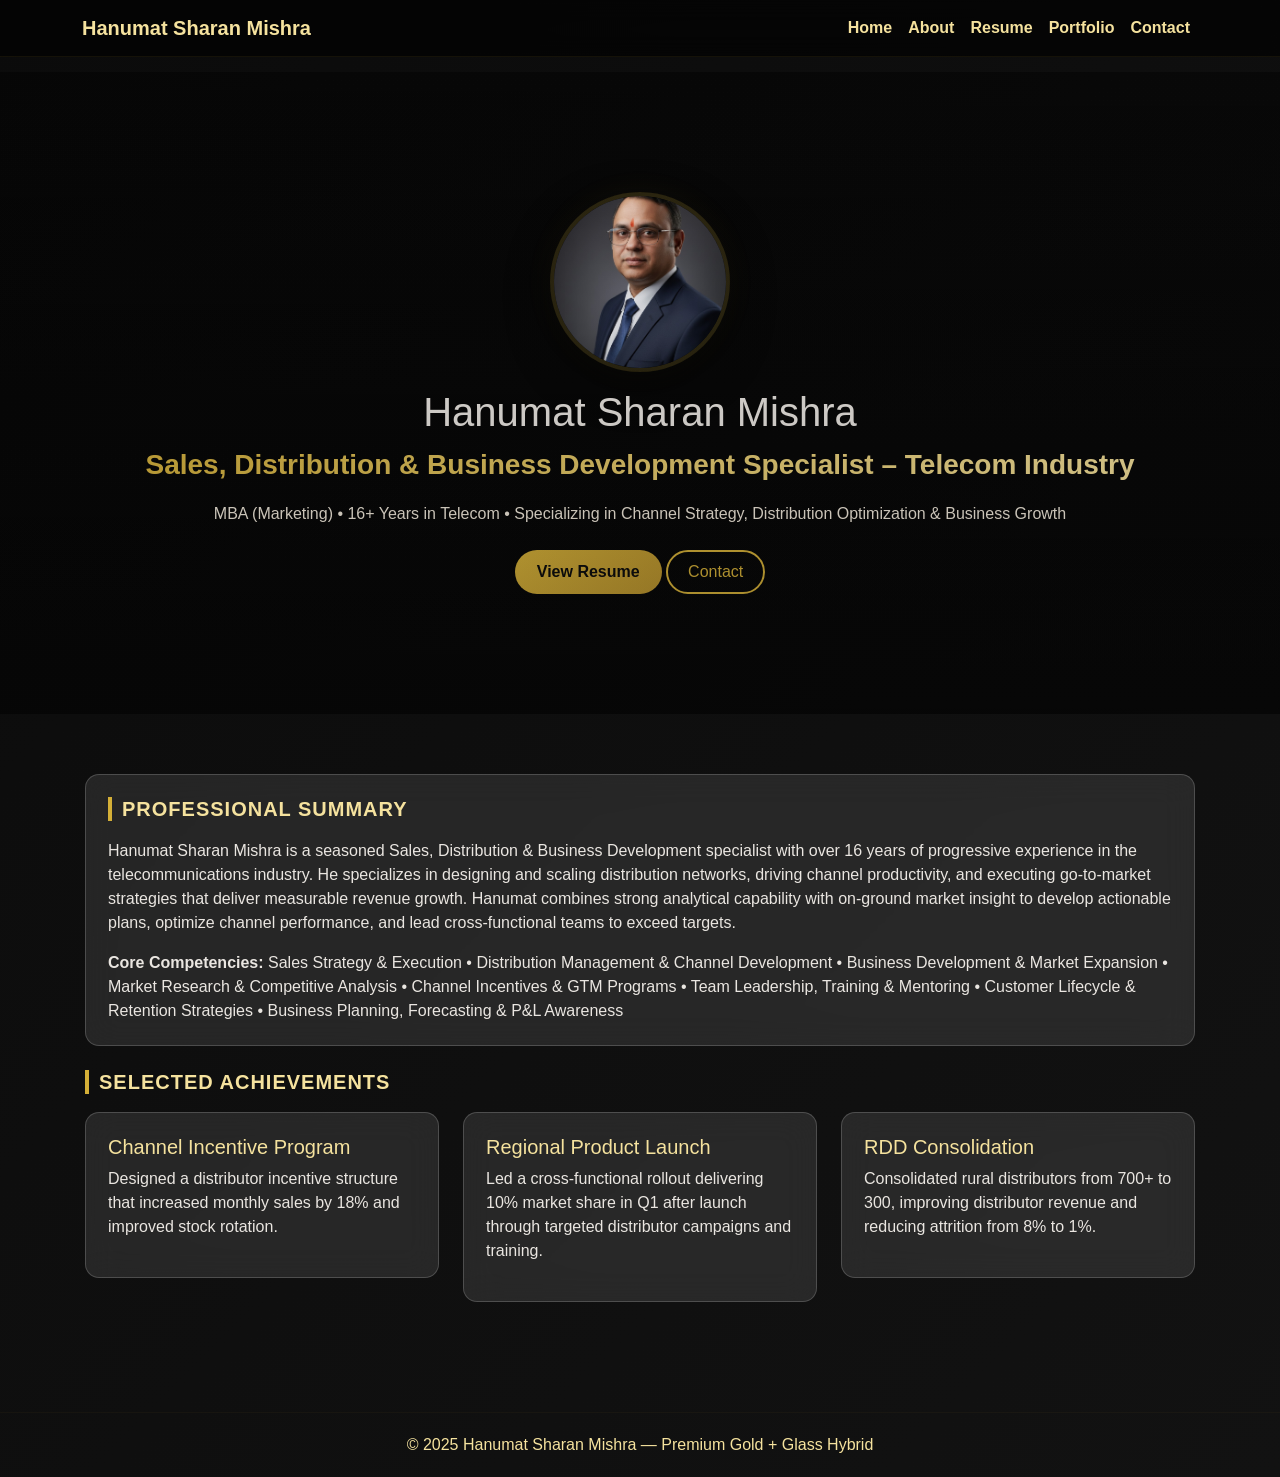
==== index.html @ 05b1efe5 "first commit" ====
<!doctype html>
<html lang="en">
<head>
  <meta charset="utf-8"><meta name="viewport" content="width=device-width,initial-scale=1">
  <title>Hanumat Sharan Mishra — Home</title>
  <link href="https://cdn.jsdelivr.net/npm/bootstrap@5.3.2/dist/css/bootstrap.min.css" rel="stylesheet">
  <link href="css/styles.css" rel="stylesheet">
</head><body>
<nav class="navbar navbar-expand-lg fixed-top"><div class="container"><a class="navbar-brand" href="index.html">Hanumat Sharan Mishra</a>
<button class="navbar-toggler" type="button" data-bs-toggle="collapse" data-bs-target="#menu">
<span class="navbar-toggler-icon" style="filter:invert(1)"></span></button>
<div class="collapse navbar-collapse" id="menu"><ul class="navbar-nav ms-auto">
<li class="nav-item"><a class="nav-link" href="index.html">Home</a></li>
<li class="nav-item"><a class="nav-link" href="about.html">About</a></li>
<li class="nav-item"><a class="nav-link" href="resume.html">Resume</a></li>
<li class="nav-item"><a class="nav-link" href="portfolio.html">Portfolio</a></li>
<li class="nav-item"><a class="nav-link" href="contact.html">Contact</a></li>
</ul></div></div></nav>

<header class="hero">
  <div class="container hero-inner">
    <img src="assets/profile.jpeg" alt="Profile" class="profile-img">
    <h1 class="mt-3">Hanumat Sharan Mishra</h1>
    <div class="title-gold mt-2">Sales, Distribution & Business Development Specialist – Telecom Industry</div>
    <p class="lead-white mt-3">MBA (Marketing) • 16+ Years in Telecom • Specializing in Channel Strategy, Distribution Optimization & Business Growth</p>
    <div class="mt-4">
      <a href="resume.html" class="btn btn-gold">View Resume</a>
      <a href="contact.html" class="btn btn-outline-gold">Contact</a>
    </div>
  </div>
</header>

<main class="container container-pad">
  <section id="summary" class="glass-card">
    <h3 class="section-title">Professional Summary</h3>
    <p>Hanumat Sharan Mishra is a seasoned Sales, Distribution & Business Development specialist with over 16 years of progressive experience in the telecommunications industry. 
He specializes in designing and scaling distribution networks, driving channel productivity, and executing go-to-market strategies that deliver measurable revenue growth. 
Hanumat combines strong analytical capability with on-ground market insight to develop actionable plans, optimize channel performance, and lead cross-functional teams to exceed targets.
</p>
    <div style="margin-top:12px"><strong>Core Competencies:</strong> Sales Strategy & Execution • Distribution Management & Channel Development • Business Development & Market Expansion • Market Research & Competitive Analysis • Channel Incentives & GTM Programs • Team Leadership, Training & Mentoring • Customer Lifecycle & Retention Strategies • Business Planning, Forecasting & P&L Awareness</div>
  </section>

  <section id="highlights" class="mt-4">
    <h3 class="section-title">Selected Achievements</h3>
    <div class="row">
    <div class="col-md-4"><div class="glass-card"><h5 style="color:var(--gold-light)">Channel Incentive Program</h5><p>Designed a distributor incentive structure that increased monthly sales by 18% and improved stock rotation.</p></div></div>    <div class="col-md-4"><div class="glass-card"><h5 style="color:var(--gold-light)">Regional Product Launch</h5><p>Led a cross-functional rollout delivering 10% market share in Q1 after launch through targeted distributor campaigns and training.</p></div></div>    <div class="col-md-4"><div class="glass-card"><h5 style="color:var(--gold-light)">RDD Consolidation</h5><p>Consolidated rural distributors from 700+ to 300, improving distributor revenue and reducing attrition from 8% to 1%.</p></div></div>
    </div>
  </section>
</main>

<footer>© 2025 Hanumat Sharan Mishra — Premium Gold + Glass Hybrid</footer>
<script src="js/scripts.js"></script>
<script src="https://cdn.jsdelivr.net/npm/bootstrap@5.3.2/dist/js/bootstrap.bundle.min.js"></script>
</body></html>
---- css/styles.css ----
/* Premium Gold + Glass Hybrid styles.css */
:root{--gold:#d4af37;--gold-light:#f5e29e;--glass-bg:rgba(255,255,255,0.10);--glass-border:rgba(255,255,255,0.18)}
*{box-sizing:border-box}body{font-family:"Segoe UI",sans-serif;background:linear-gradient(135deg,#0b0b0b,#121212);color:#eae6e1;margin:0;padding-top:72px}
a{color:var(--gold-light)}a:hover{color:var(--gold)}
.navbar{background:rgba(0,0,0,0.6);backdrop-filter:blur(12px);border-bottom:1px solid rgba(212,175,55,0.08)}
.navbar-brand,.nav-link{color:var(--gold-light) !important;font-weight:600}
.hero{padding:120px 20px;position:relative;text-align:center;background:linear-gradient(180deg,rgba(0,0,0,0.45),rgba(0,0,0,0.7))}
.hero::after{content:'';position:absolute;inset:0;background:linear-gradient(0deg,rgba(13,13,13,0.25),transparent);pointer-events:none}
.profile-img{width:180px;height:180px;border-radius:50%;object-fit:cover;border:4px solid rgba(212,175,55,0.18);box-shadow:0 14px 40px rgba(0,0,0,0.6),0 0 30px rgba(212,175,55,0.06);display:inline-block}
.title-gold{background:linear-gradient(90deg,var(--gold),var(--gold-light));-webkit-background-clip:text;color:transparent;font-weight:800;font-size:28px}
.lead-white{color:#f1e9db}
.btn-gold{background:linear-gradient(135deg,var(--gold),#b8922c);border:none;color:#0b0b0b;padding:10px 22px;border-radius:36px;font-weight:700}
.btn-outline-gold{background:transparent;border:2px solid var(--gold);color:var(--gold);padding:8px 20px;border-radius:36px}
.container-pad{padding:60px 15px}
.glass-card{background:var(--glass-bg);border:1px solid var(--glass-border);backdrop-filter:blur(16px);border-radius:14px;padding:22px;margin-bottom:20px;transition:0.25s}
.glass-card:hover{transform:translateY(-6px);box-shadow:0 18px 50px rgba(212,175,55,0.06)}
.section-title{font-size:20px;color:var(--gold-light);font-weight:700;text-transform:uppercase;letter-spacing:1px;margin-bottom:18px;border-left:4px solid var(--gold);padding-left:10px}
.skill-badge{display:inline-block;background:rgba(255,255,255,0.03);border:1px solid var(--glass-border);padding:8px 12px;border-radius:10px;color:var(--gold-light);margin:6px;font-weight:600}
.timeline{position:relative;padding-left:18px;margin-top:10px}
.timeline:before{content:'';position:absolute;left:6px;top:0;width:3px;height:100%;background:linear-gradient(180deg,var(--gold),rgba(212,175,55,0.6));border-radius:2px}
.timeline-item{position:relative;margin-bottom:20px;padding-left:18px}
.timeline-dot{position:absolute;left:-3px;top:4px;width:12px;height:12px;background:var(--gold);border-radius:50%;box-shadow:0 0 8px rgba(212,175,55,0.35)}
footer{padding:20px;text-align:center;background:transparent;border-top:1px solid rgba(212,175,55,0.04);color:var(--gold-light);margin-top:30px}
@media(max-width:768px){.profile-img{width:140px;height:140px}.hero{padding:80px 10px}body{padding-top:64px}}
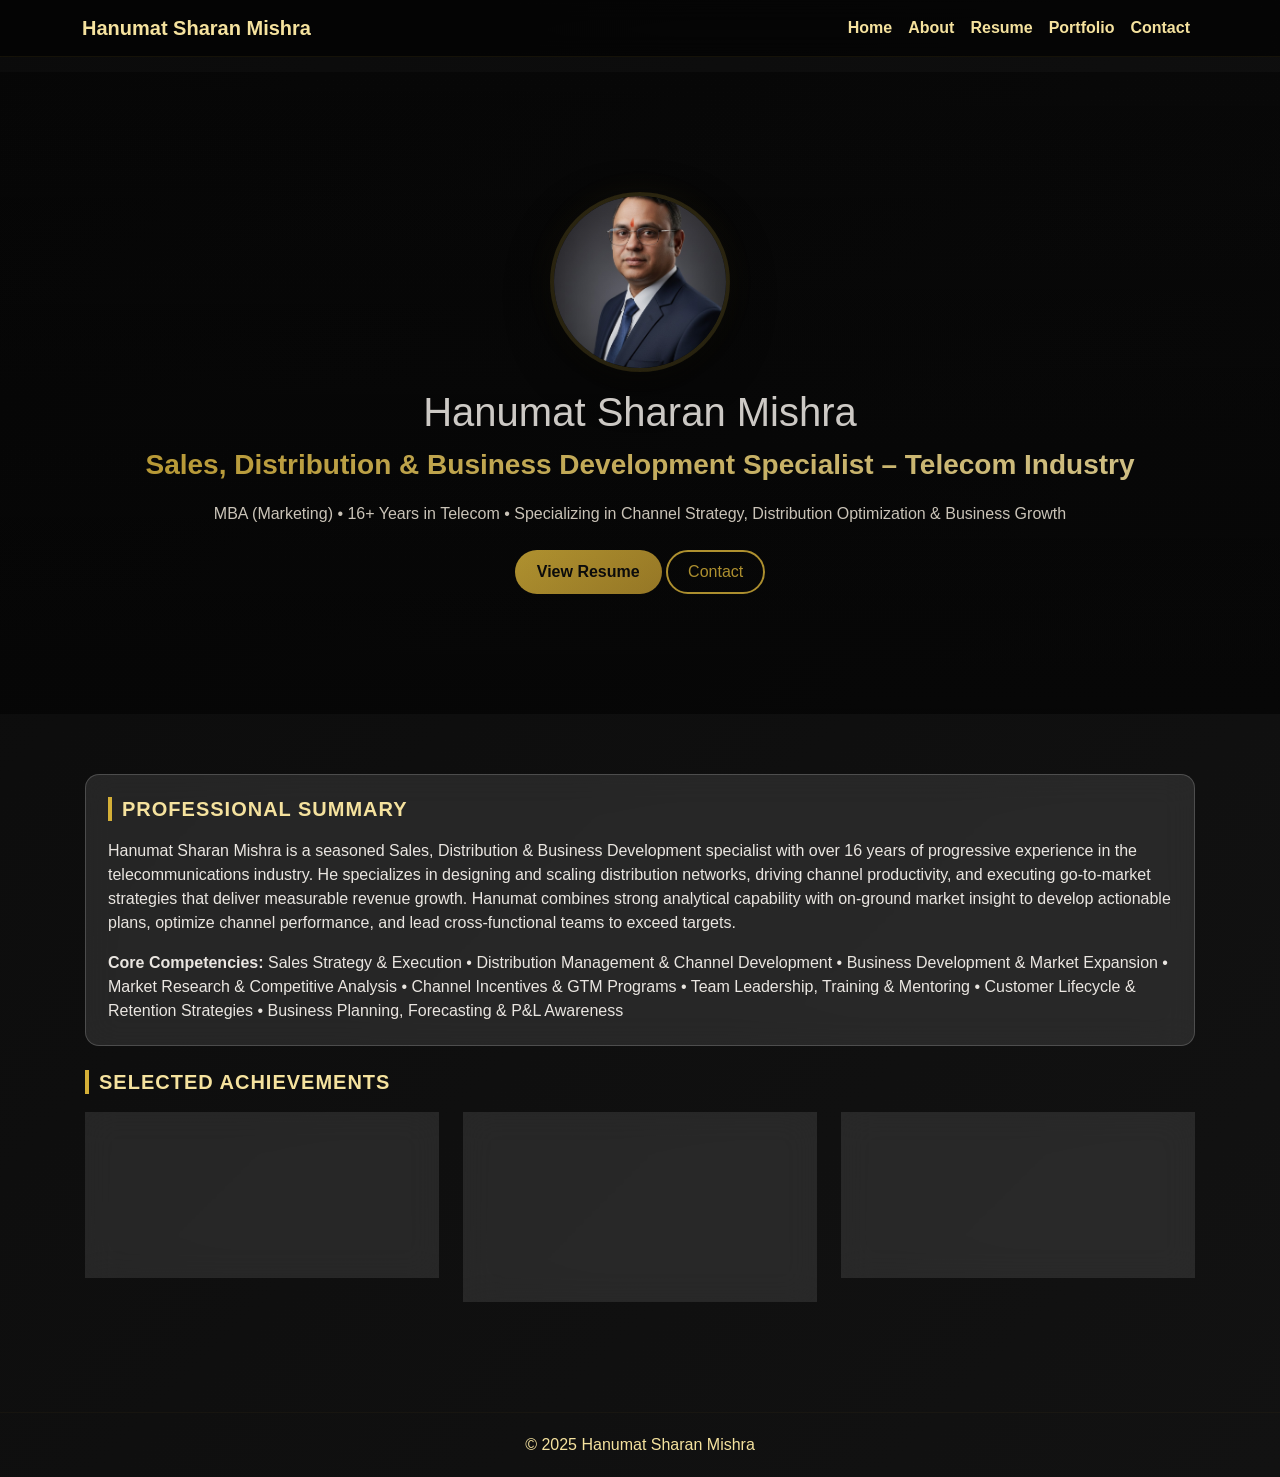
==== commit c6696e8a: "Update index.html" ====
--- a/index.html
+++ b/index.html
@@ -48,7 +48,7 @@
   </section>
 </main>
 
-<footer>© 2025 Hanumat Sharan Mishra — Premium Gold + Glass Hybrid</footer>
+<footer>© 2025 Hanumat Sharan Mishra </footer>
 <script src="js/scripts.js"></script>
 <script src="https://cdn.jsdelivr.net/npm/bootstrap@5.3.2/dist/js/bootstrap.bundle.min.js"></script>
 </body></html>
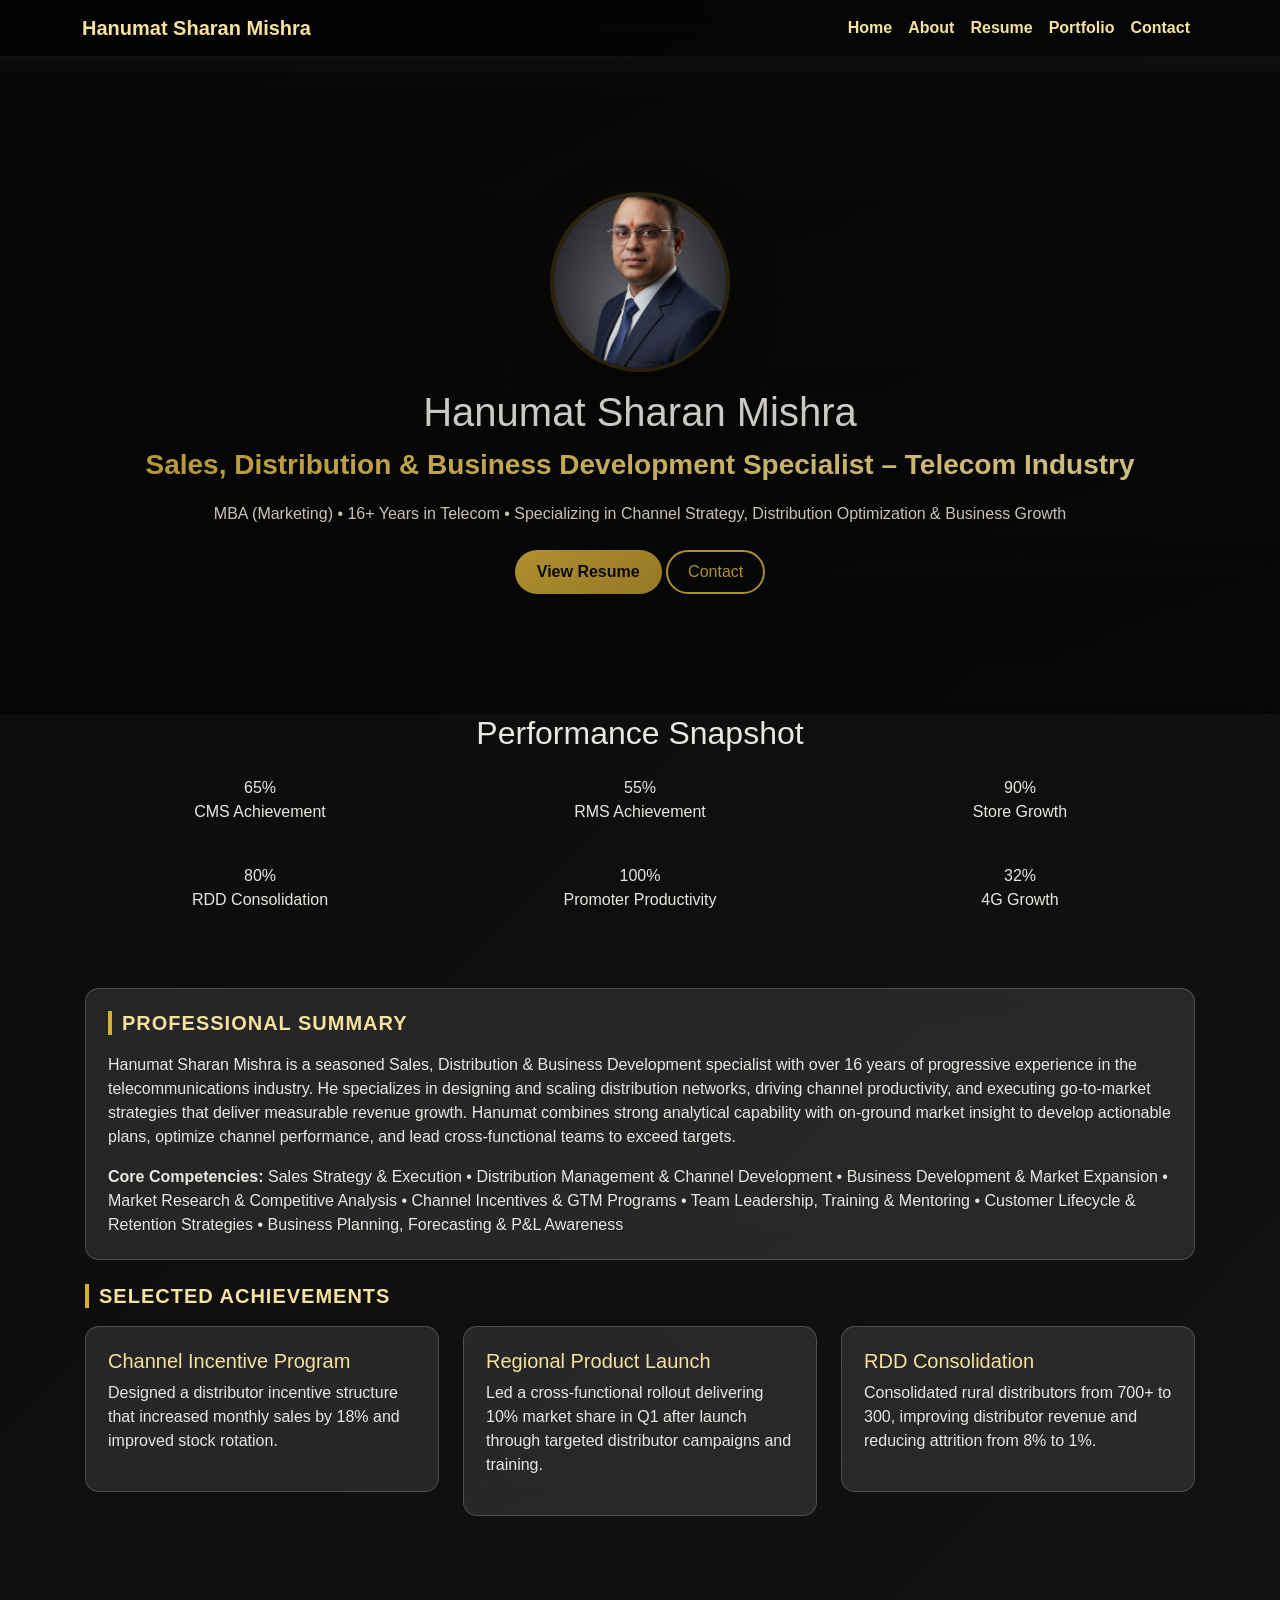
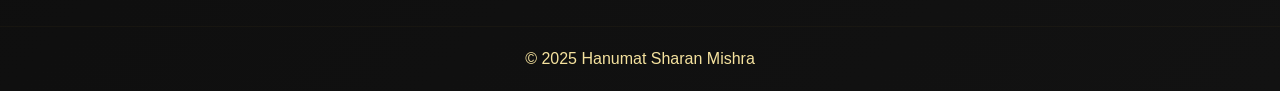
==== commit 3461adc0: "Update index.html" ====
--- a/index.html
+++ b/index.html
@@ -29,6 +29,59 @@
     </div>
   </div>
 </header>
+<!-- KPI HIGHLIGHTS SECTION -->
+<section class="kpi-section container">
+
+    <h2 class="gold-title text-center mb-4">Performance Snapshot</h2>
+
+    <div class="row justify-content-center">
+
+        <!-- KPI ITEM -->
+        <div class="col-6 col-md-4 text-center">
+            <div class="kpi-circle">
+                <span>65%</span>
+            </div>
+            <p class="kpi-label">CMS Achievement</p>
+        </div>
+
+        <div class="col-6 col-md-4 text-center">
+            <div class="kpi-circle">
+                <span>55%</span>
+            </div>
+            <p class="kpi-label">RMS Achievement</p>
+        </div>
+
+        <div class="col-6 col-md-4 text-center">
+            <div class="kpi-circle">
+                <span>90%</span>
+            </div>
+            <p class="kpi-label">Store Growth</p>
+        </div>
+
+        <div class="col-6 col-md-4 text-center mt-4">
+            <div class="kpi-circle">
+                <span>80%</span>
+            </div>
+            <p class="kpi-label">RDD Consolidation</p>
+        </div>
+
+        <div class="col-6 col-md-4 text-center mt-4">
+            <div class="kpi-circle">
+                <span>100%</span>
+            </div>
+            <p class="kpi-label">Promoter Productivity</p>
+        </div>
+
+        <div class="col-6 col-md-4 text-center mt-4">
+            <div class="kpi-circle">
+                <span>32%</span>
+            </div>
+            <p class="kpi-label">4G Growth</p>
+        </div>
+
+    </div>
+
+</section>
 
 <main class="container container-pad">
   <section id="summary" class="glass-card">
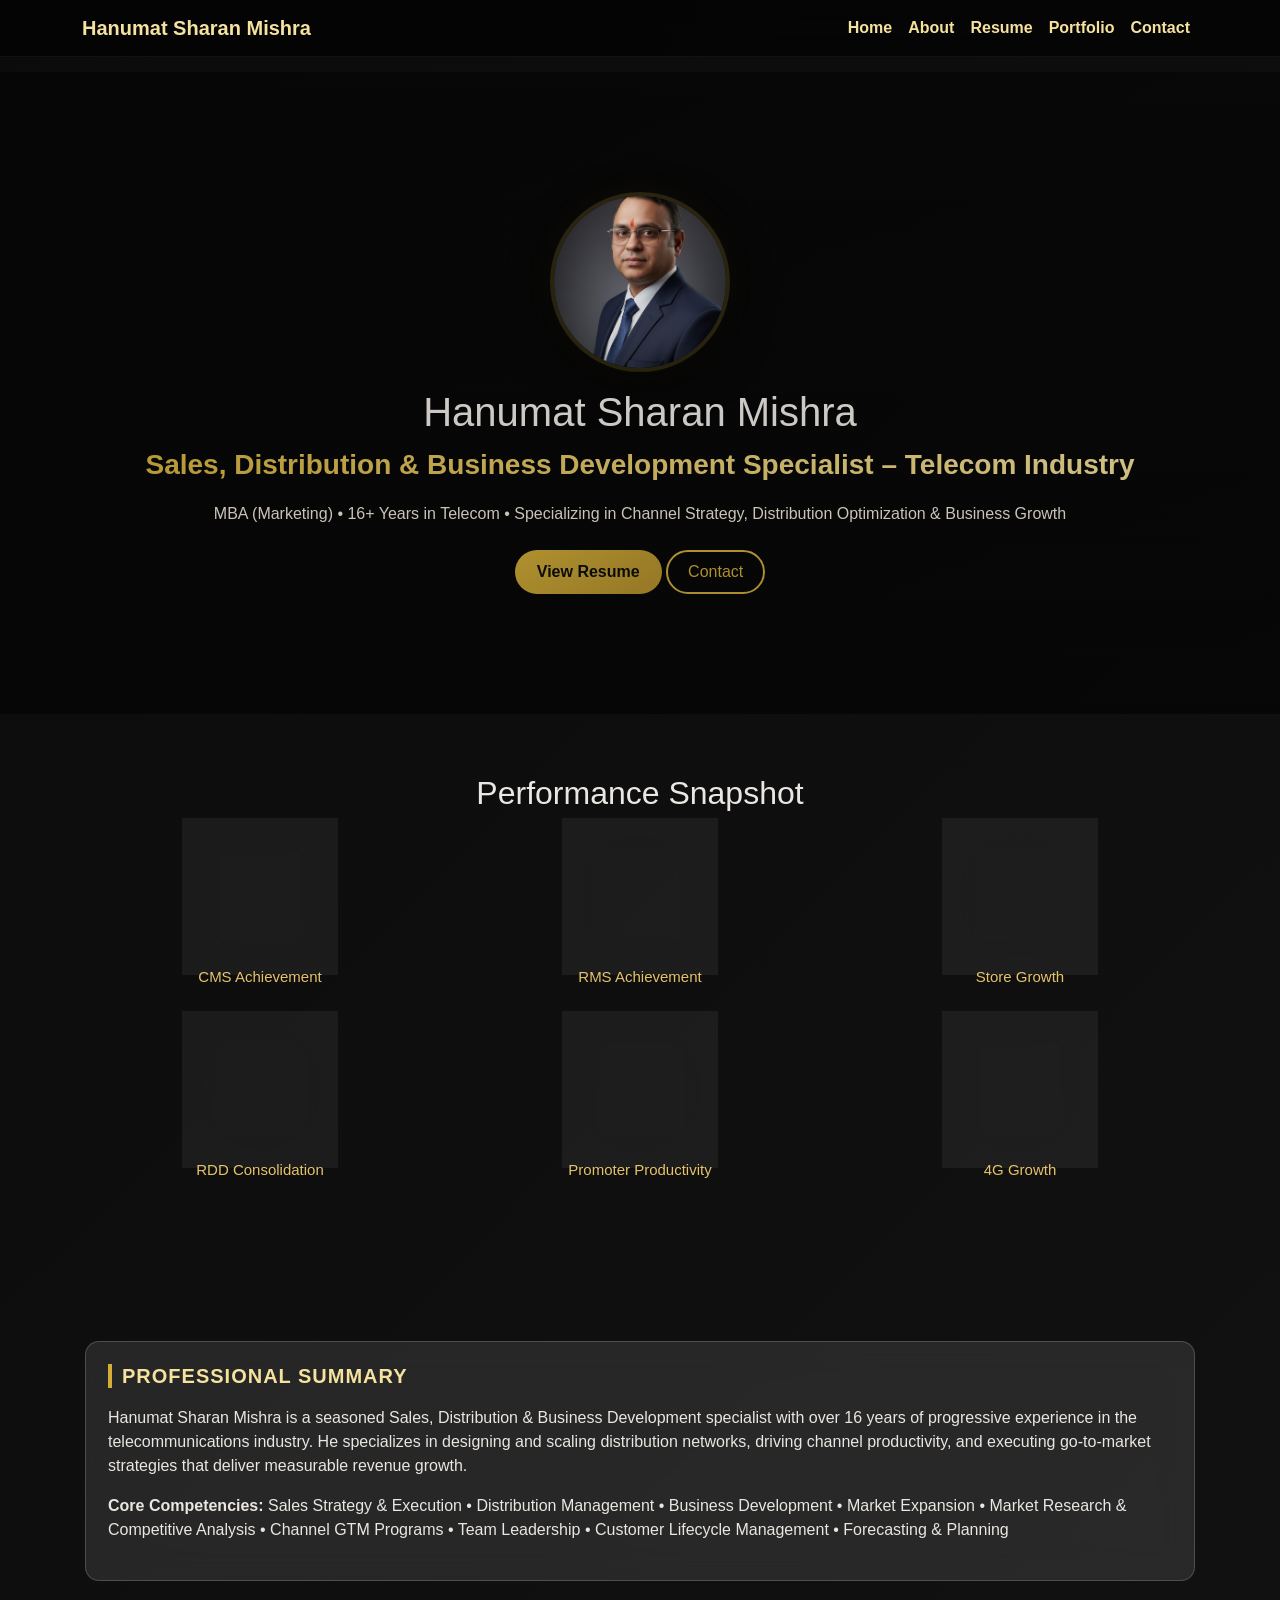
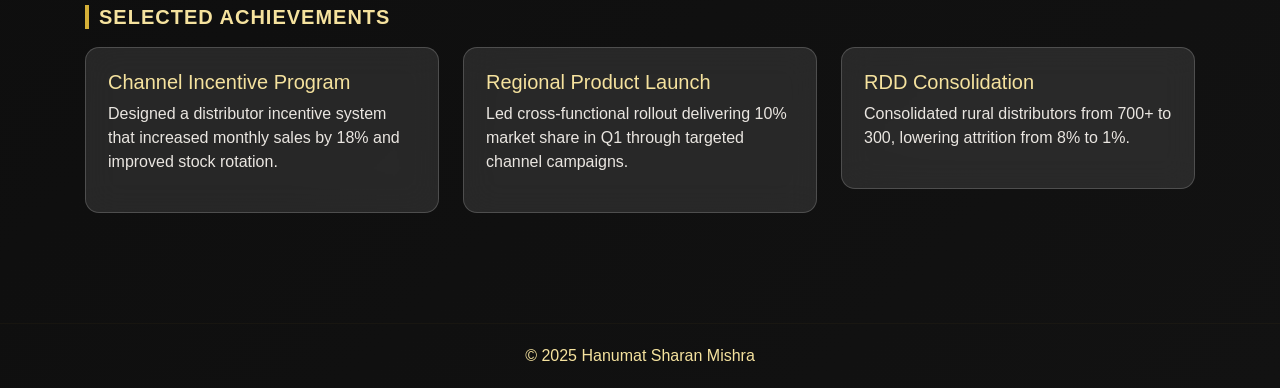
==== commit 6dabec43: "Update index.html" ====
--- a/index.html
+++ b/index.html
@@ -5,103 +5,164 @@
   <title>Hanumat Sharan Mishra — Home</title>
   <link href="https://cdn.jsdelivr.net/npm/bootstrap@5.3.2/dist/css/bootstrap.min.css" rel="stylesheet">
   <link href="css/styles.css" rel="stylesheet">
-</head><body>
-<nav class="navbar navbar-expand-lg fixed-top"><div class="container"><a class="navbar-brand" href="index.html">Hanumat Sharan Mishra</a>
-<button class="navbar-toggler" type="button" data-bs-toggle="collapse" data-bs-target="#menu">
-<span class="navbar-toggler-icon" style="filter:invert(1)"></span></button>
-<div class="collapse navbar-collapse" id="menu"><ul class="navbar-nav ms-auto">
-<li class="nav-item"><a class="nav-link" href="index.html">Home</a></li>
-<li class="nav-item"><a class="nav-link" href="about.html">About</a></li>
-<li class="nav-item"><a class="nav-link" href="resume.html">Resume</a></li>
-<li class="nav-item"><a class="nav-link" href="portfolio.html">Portfolio</a></li>
-<li class="nav-item"><a class="nav-link" href="contact.html">Contact</a></li>
-</ul></div></div></nav>
+</head>
 
+<body>
+
+<!-- NAVBAR -->
+<nav class="navbar navbar-expand-lg fixed-top">
+  <div class="container">
+    <a class="navbar-brand" href="index.html">Hanumat Sharan Mishra</a>
+
+    <button class="navbar-toggler" type="button" data-bs-toggle="collapse" data-bs-target="#menu">
+      <span class="navbar-toggler-icon" style="filter:invert(1)"></span>
+    </button>
+
+    <div class="collapse navbar-collapse" id="menu">
+      <ul class="navbar-nav ms-auto">
+        <li class="nav-item"><a class="nav-link active" href="index.html">Home</a></li>
+        <li class="nav-item"><a class="nav-link" href="about.html">About</a></li>
+        <li class="nav-item"><a class="nav-link" href="resume.html">Resume</a></li>
+        <li class="nav-item"><a class="nav-link" href="portfolio.html">Portfolio</a></li>
+        <li class="nav-item"><a class="nav-link" href="contact.html">Contact</a></li>
+      </ul>
+    </div>
+  </div>
+</nav>
+
+
+<!-- HERO -->
 <header class="hero">
-  <div class="container hero-inner">
+  <div class="container hero-inner text-center">
     <img src="assets/profile.jpeg" alt="Profile" class="profile-img">
+
     <h1 class="mt-3">Hanumat Sharan Mishra</h1>
-    <div class="title-gold mt-2">Sales, Distribution & Business Development Specialist – Telecom Industry</div>
-    <p class="lead-white mt-3">MBA (Marketing) • 16+ Years in Telecom • Specializing in Channel Strategy, Distribution Optimization & Business Growth</p>
+
+    <div class="title-gold mt-2">
+      Sales, Distribution & Business Development Specialist – Telecom Industry
+    </div>
+
+    <p class="lead-white mt-3">
+      MBA (Marketing) • 16+ Years in Telecom • Specializing in Channel Strategy,
+      Distribution Optimization & Business Growth
+    </p>
+
     <div class="mt-4">
       <a href="resume.html" class="btn btn-gold">View Resume</a>
       <a href="contact.html" class="btn btn-outline-gold">Contact</a>
     </div>
   </div>
 </header>
-<!-- KPI HIGHLIGHTS SECTION -->
-<section class="kpi-section container">
 
-    <h2 class="gold-title text-center mb-4">Performance Snapshot</h2>
 
-    <div class="row justify-content-center">
+
+<!-- =============================== -->
+<!-- KPI HIGHLIGHTS SECTION (Improved) -->
+<!-- =============================== -->
+
+<section class="kpi-section container text-center">
+
+    <h2 class="home-kpi-title">Performance Snapshot</h2>
+
+    <div class="row justify-content-center mt-4">
 
         <!-- KPI ITEM -->
-        <div class="col-6 col-md-4 text-center">
-            <div class="kpi-circle">
-                <span>65%</span>
-            </div>
+        <div class="col-6 col-md-4 text-center mb-4">
+            <div class="kpi-circle"><span>65%</span></div>
             <p class="kpi-label">CMS Achievement</p>
         </div>
 
-        <div class="col-6 col-md-4 text-center">
-            <div class="kpi-circle">
-                <span>55%</span>
-            </div>
+        <div class="col-6 col-md-4 text-center mb-4">
+            <div class="kpi-circle"><span>55%</span></div>
             <p class="kpi-label">RMS Achievement</p>
         </div>
 
-        <div class="col-6 col-md-4 text-center">
-            <div class="kpi-circle">
-                <span>90%</span>
-            </div>
+        <div class="col-6 col-md-4 text-center mb-4">
+            <div class="kpi-circle"><span>90%</span></div>
             <p class="kpi-label">Store Growth</p>
         </div>
 
-        <div class="col-6 col-md-4 text-center mt-4">
-            <div class="kpi-circle">
-                <span>80%</span>
-            </div>
+        <div class="col-6 col-md-4 text-center mb-4">
+            <div class="kpi-circle"><span>80%</span></div>
             <p class="kpi-label">RDD Consolidation</p>
         </div>
 
-        <div class="col-6 col-md-4 text-center mt-4">
-            <div class="kpi-circle">
-                <span>100%</span>
-            </div>
+        <div class="col-6 col-md-4 text-center mb-4">
+            <div class="kpi-circle"><span>100%</span></div>
             <p class="kpi-label">Promoter Productivity</p>
         </div>
 
-        <div class="col-6 col-md-4 text-center mt-4">
-            <div class="kpi-circle">
-                <span>32%</span>
-            </div>
+        <div class="col-6 col-md-4 text-center mb-4">
+            <div class="kpi-circle"><span>32%</span></div>
             <p class="kpi-label">4G Growth</p>
         </div>
 
     </div>
-
 </section>
 
+
+
+
+<!-- MAIN SECTIONS -->
 <main class="container container-pad">
+
   <section id="summary" class="glass-card">
     <h3 class="section-title">Professional Summary</h3>
-    <p>Hanumat Sharan Mishra is a seasoned Sales, Distribution & Business Development specialist with over 16 years of progressive experience in the telecommunications industry. 
-He specializes in designing and scaling distribution networks, driving channel productivity, and executing go-to-market strategies that deliver measurable revenue growth. 
-Hanumat combines strong analytical capability with on-ground market insight to develop actionable plans, optimize channel performance, and lead cross-functional teams to exceed targets.
-</p>
-    <div style="margin-top:12px"><strong>Core Competencies:</strong> Sales Strategy & Execution • Distribution Management & Channel Development • Business Development & Market Expansion • Market Research & Competitive Analysis • Channel Incentives & GTM Programs • Team Leadership, Training & Mentoring • Customer Lifecycle & Retention Strategies • Business Planning, Forecasting & P&L Awareness</div>
+
+    <p>
+      Hanumat Sharan Mishra is a seasoned Sales, Distribution & Business Development specialist with
+      over 16 years of progressive experience in the telecommunications industry. He specializes in
+      designing and scaling distribution networks, driving channel productivity, and executing
+      go-to-market strategies that deliver measurable revenue growth.
+    </p>
+
+    <p style="margin-top:12px">
+      <strong>Core Competencies:</strong>  
+      Sales Strategy & Execution • Distribution Management • Business Development • Market Expansion •  
+      Market Research & Competitive Analysis • Channel GTM Programs • Team Leadership •  
+      Customer Lifecycle Management • Forecasting & Planning
+    </p>
   </section>
 
+
+  <!-- Highlights -->
   <section id="highlights" class="mt-4">
     <h3 class="section-title">Selected Achievements</h3>
+
     <div class="row">
-    <div class="col-md-4"><div class="glass-card"><h5 style="color:var(--gold-light)">Channel Incentive Program</h5><p>Designed a distributor incentive structure that increased monthly sales by 18% and improved stock rotation.</p></div></div>    <div class="col-md-4"><div class="glass-card"><h5 style="color:var(--gold-light)">Regional Product Launch</h5><p>Led a cross-functional rollout delivering 10% market share in Q1 after launch through targeted distributor campaigns and training.</p></div></div>    <div class="col-md-4"><div class="glass-card"><h5 style="color:var(--gold-light)">RDD Consolidation</h5><p>Consolidated rural distributors from 700+ to 300, improving distributor revenue and reducing attrition from 8% to 1%.</p></div></div>
+
+      <div class="col-md-4">
+        <div class="glass-card">
+          <h5 style="color:var(--gold-light)">Channel Incentive Program</h5>
+          <p>Designed a distributor incentive system that increased monthly sales by 18% and
+          improved stock rotation.</p>
+        </div>
+      </div>
+
+      <div class="col-md-4">
+        <div class="glass-card">
+          <h5 style="color:var(--gold-light)">Regional Product Launch</h5>
+          <p>Led cross-functional rollout delivering 10% market share in Q1 through targeted channel campaigns.</p>
+        </div>
+      </div>
+
+      <div class="col-md-4">
+        <div class="glass-card">
+          <h5 style="color:var(--gold-light)">RDD Consolidation</h5>
+          <p>Consolidated rural distributors from 700+ to 300, lowering attrition from 8% to 1%.</p>
+        </div>
+      </div>
+
     </div>
   </section>
+
 </main>
 
-<footer>© 2025 Hanumat Sharan Mishra </footer>
+
+<footer>© 2025 Hanumat Sharan Mishra</footer>
+
 <script src="js/scripts.js"></script>
 <script src="https://cdn.jsdelivr.net/npm/bootstrap@5.3.2/dist/js/bootstrap.bundle.min.js"></script>
-</body></html>
+
+</body>
+</html>
--- a/css/styles.css
+++ b/css/styles.css
@@ -22,3 +22,37 @@
 .timeline-dot{position:absolute;left:-3px;top:4px;width:12px;height:12px;background:var(--gold);border-radius:50%;box-shadow:0 0 8px rgba(212,175,55,0.35)}
 footer{padding:20px;text-align:center;background:transparent;border-top:1px solid rgba(212,175,55,0.04);color:var(--gold-light);margin-top:30px}
 @media(max-width:768px){.profile-img{width:140px;height:140px}.hero{padding:80px 10px}body{padding-top:64px}}
+/* KPI CIRCLES */
+.kpi-section {
+    margin-top: 60px;
+    margin-bottom: 60px;
+}
+
+.kpi-circle {
+    width: 120px;
+    height: 120px;
+    border-radius: 50%;
+    margin: auto;
+    display: flex;
+    align-items: center;
+    justify-content: center;
+
+    backdrop-filter: blur(8px);
+    background: rgba(255, 255, 255, 0.06);
+    border: 2px solid rgba(230,195,106,0.5);
+    box-shadow: 0 0 12px rgba(230,195,106,0.25);
+}
+
+.kpi-circle span {
+    font-size: 32px;
+    font-weight: 700;
+    color: #e6c36a;
+}
+
+.kpi-label {
+    margin-top: 10px;
+    font-size: 15px;
+    color: #e6c36a;
+    font-weight: 500;
+}
+
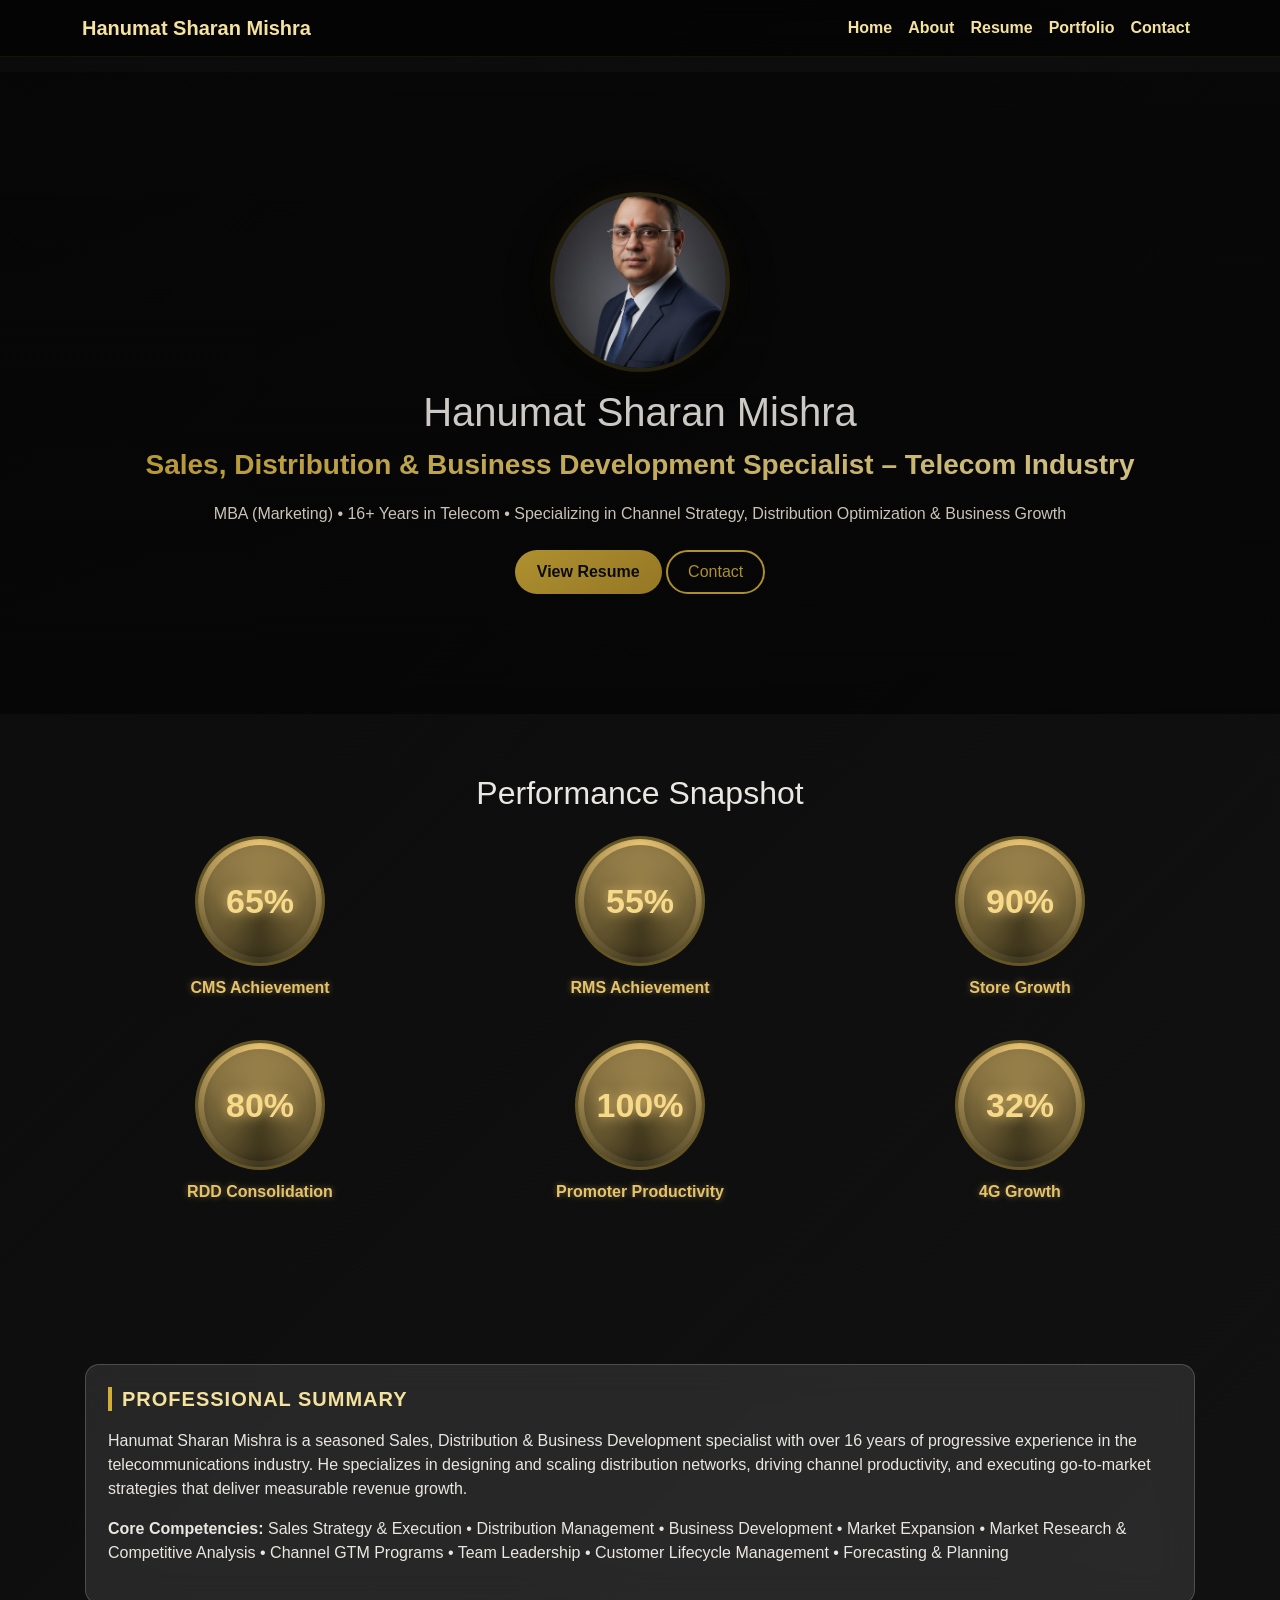
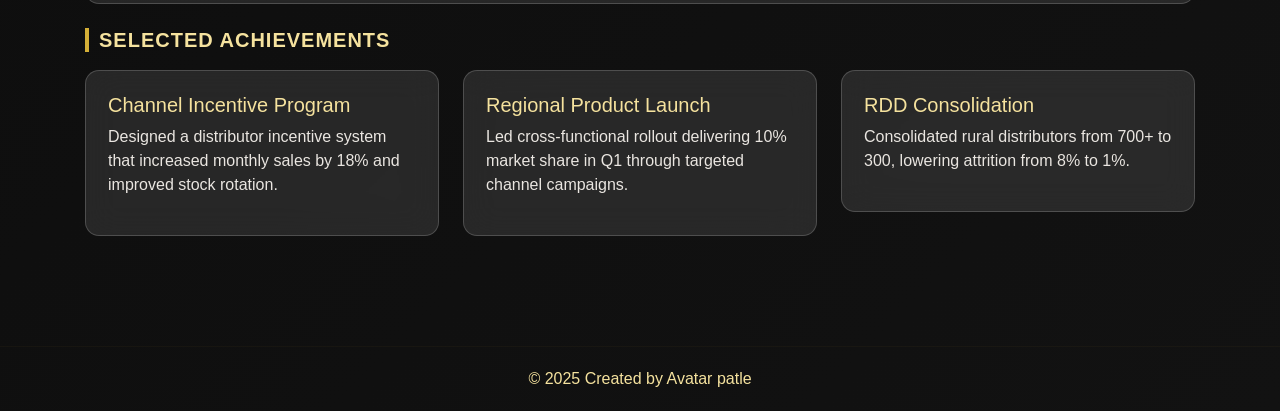
==== commit 79014570: "Update index.html" ====
--- a/index.html
+++ b/index.html
@@ -159,7 +159,7 @@
 </main>
 
 
-<footer>© 2025 Hanumat Sharan Mishra</footer>
+<footer>© 2025 Created by Avatar patle</footer>
 
 <script src="js/scripts.js"></script>
 <script src="https://cdn.jsdelivr.net/npm/bootstrap@5.3.2/dist/js/bootstrap.bundle.min.js"></script>
--- a/css/styles.css
+++ b/css/styles.css
@@ -1,58 +1,284 @@
-/* Premium Gold + Glass Hybrid styles.css */
-:root{--gold:#d4af37;--gold-light:#f5e29e;--glass-bg:rgba(255,255,255,0.10);--glass-border:rgba(255,255,255,0.18)}
-*{box-sizing:border-box}body{font-family:"Segoe UI",sans-serif;background:linear-gradient(135deg,#0b0b0b,#121212);color:#eae6e1;margin:0;padding-top:72px}
-a{color:var(--gold-light)}a:hover{color:var(--gold)}
-.navbar{background:rgba(0,0,0,0.6);backdrop-filter:blur(12px);border-bottom:1px solid rgba(212,175,55,0.08)}
-.navbar-brand,.nav-link{color:var(--gold-light) !important;font-weight:600}
-.hero{padding:120px 20px;position:relative;text-align:center;background:linear-gradient(180deg,rgba(0,0,0,0.45),rgba(0,0,0,0.7))}
-.hero::after{content:'';position:absolute;inset:0;background:linear-gradient(0deg,rgba(13,13,13,0.25),transparent);pointer-events:none}
-.profile-img{width:180px;height:180px;border-radius:50%;object-fit:cover;border:4px solid rgba(212,175,55,0.18);box-shadow:0 14px 40px rgba(0,0,0,0.6),0 0 30px rgba(212,175,55,0.06);display:inline-block}
-.title-gold{background:linear-gradient(90deg,var(--gold),var(--gold-light));-webkit-background-clip:text;color:transparent;font-weight:800;font-size:28px}
-.lead-white{color:#f1e9db}
-.btn-gold{background:linear-gradient(135deg,var(--gold),#b8922c);border:none;color:#0b0b0b;padding:10px 22px;border-radius:36px;font-weight:700}
-.btn-outline-gold{background:transparent;border:2px solid var(--gold);color:var(--gold);padding:8px 20px;border-radius:36px}
-.container-pad{padding:60px 15px}
-.glass-card{background:var(--glass-bg);border:1px solid var(--glass-border);backdrop-filter:blur(16px);border-radius:14px;padding:22px;margin-bottom:20px;transition:0.25s}
-.glass-card:hover{transform:translateY(-6px);box-shadow:0 18px 50px rgba(212,175,55,0.06)}
-.section-title{font-size:20px;color:var(--gold-light);font-weight:700;text-transform:uppercase;letter-spacing:1px;margin-bottom:18px;border-left:4px solid var(--gold);padding-left:10px}
-.skill-badge{display:inline-block;background:rgba(255,255,255,0.03);border:1px solid var(--glass-border);padding:8px 12px;border-radius:10px;color:var(--gold-light);margin:6px;font-weight:600}
-.timeline{position:relative;padding-left:18px;margin-top:10px}
-.timeline:before{content:'';position:absolute;left:6px;top:0;width:3px;height:100%;background:linear-gradient(180deg,var(--gold),rgba(212,175,55,0.6));border-radius:2px}
-.timeline-item{position:relative;margin-bottom:20px;padding-left:18px}
-.timeline-dot{position:absolute;left:-3px;top:4px;width:12px;height:12px;background:var(--gold);border-radius:50%;box-shadow:0 0 8px rgba(212,175,55,0.35)}
-footer{padding:20px;text-align:center;background:transparent;border-top:1px solid rgba(212,175,55,0.04);color:var(--gold-light);margin-top:30px}
-@media(max-width:768px){.profile-img{width:140px;height:140px}.hero{padding:80px 10px}body{padding-top:64px}}
-/* KPI CIRCLES */
+/* ============================================================
+   PREMIUM GOLD + GLASS HYBRID THEME — FULL UPDATED STYLES
+   ============================================================ */
+
+/* ------------ ROOT COLORS ------------ */
+:root {
+    --gold: #d4af37;
+    --gold-light: #f5e29e;
+    --glass-bg: rgba(255, 255, 255, 0.10);
+    --glass-border: rgba(255, 255, 255, 0.18);
+}
+
+/* ------------ GLOBAL RESET ------------ */
+* { box-sizing: border-box; }
+
+body {
+    font-family: "Segoe UI", sans-serif;
+    background: linear-gradient(135deg, #0b0b0b, #121212);
+    color: #eae6e1;
+    margin: 0;
+    padding-top: 72px;
+}
+
+a { color: var(--gold-light); }
+a:hover { color: var(--gold); }
+
+/* ------------ NAVBAR ------------ */
+.navbar {
+    background: rgba(0, 0, 0, 0.6);
+    backdrop-filter: blur(12px);
+    border-bottom: 1px solid rgba(212,175,55,0.08);
+}
+
+.navbar-brand, .nav-link {
+    color: var(--gold-light) !important;
+    font-weight: 600;
+}
+
+/* ------------ HERO SECTION ------------ */
+.hero {
+    padding: 120px 20px;
+    position: relative;
+    text-align: center;
+    background: linear-gradient(180deg, rgba(0,0,0,0.45), rgba(0,0,0,0.7));
+}
+
+.hero::after {
+    content: '';
+    position: absolute;
+    inset: 0;
+    background: linear-gradient(0deg, rgba(13,13,13,0.25), transparent);
+    pointer-events: none;
+}
+
+/* -------- PROFILE IMAGE FIX (cross-browser) -------- */
+.profile-img {
+    max-width: 180px;
+    max-height: 180px;
+    width: 100%;
+    height: auto;
+
+    border-radius: 50%;
+    object-fit: cover;
+
+    border: 4px solid rgba(212,175,55,0.18);
+    box-shadow: 
+        0 14px 40px rgba(0,0,0,0.6),
+        0 0 30px rgba(212,175,55,0.06);
+
+    display: inline-block;
+}
+
+@media(max-width: 768px) {
+    .profile-img {
+        max-width: 140px;
+        max-height: 140px;
+    }
+}
+
+/* ------------ TITLES & BUTTONS ------------ */
+.title-gold {
+    background: linear-gradient(90deg, var(--gold), var(--gold-light));
+    -webkit-background-clip: text;
+    color: transparent;
+    font-weight: 800;
+    font-size: 28px;
+}
+
+.lead-white { color: #f1e9db; }
+
+.btn-gold {
+    background: linear-gradient(135deg, var(--gold), #b8922c);
+    border: none;
+    color: #0b0b0b;
+    padding: 10px 22px;
+    border-radius: 36px;
+    font-weight: 700;
+}
+
+.btn-outline-gold {
+    background: transparent;
+    border: 2px solid var(--gold);
+    color: var(--gold);
+    padding: 8px 20px;
+    border-radius: 36px;
+}
+
+/* ------------ SECTIONS ------------ */
+.container-pad { padding: 60px 15px; }
+
+.glass-card {
+    background: var(--glass-bg);
+    border: 1px solid var(--glass-border);
+    backdrop-filter: blur(16px);
+    border-radius: 14px;
+    padding: 22px;
+    margin-bottom: 20px;
+    transition: 0.25s;
+}
+.glass-card:hover {
+    transform: translateY(-6px);
+    box-shadow: 0 18px 50px rgba(212,175,55,0.06);
+}
+
+.section-title {
+    font-size: 20px;
+    color: var(--gold-light);
+    font-weight: 700;
+    text-transform: uppercase;
+    letter-spacing: 1px;
+    margin-bottom: 18px;
+    border-left: 4px solid var(--gold);
+    padding-left: 10px;
+}
+
+.skill-badge {
+    display: inline-block;
+    background: rgba(255,255,255,0.03);
+    border: 1px solid var(--glass-border);
+    padding: 8px 12px;
+    border-radius: 10px;
+    color: var(--gold-light);
+    margin: 6px;
+    font-weight: 600;
+}
+
+/* ------------ TIMELINE ------------ */
+.timeline {
+    position: relative;
+    padding-left: 18px;
+    margin-top: 10px;
+}
+.timeline:before {
+    content: '';
+    position: absolute;
+    left: 6px;
+    top: 0;
+    width: 3px;
+    height: 100%;
+    background: linear-gradient(180deg, var(--gold), rgba(212,175,55,0.6));
+    border-radius: 2px;
+}
+.timeline-item {
+    position: relative;
+    margin-bottom: 20px;
+    padding-left: 18px;
+}
+.timeline-dot {
+    position: absolute;
+    left: -3px;
+    top: 4px;
+    width: 12px;
+    height: 12px;
+    background: var(--gold);
+    border-radius: 50%;
+    box-shadow: 0 0 8px rgba(212,175,55,0.35);
+}
+
+/* ------------ FOOTER ------------ */
+footer {
+    padding: 20px;
+    text-align: center;
+    background: transparent;
+    border-top: 1px solid rgba(212,175,55,0.04);
+    color: var(--gold-light);
+    margin-top: 30px;
+}
+
+/* ============================================================
+      🔥 ULTRA-PREMIUM KPI CIRCLES (Updated)
+   ============================================================ */
+
+/* Rotating gold halo */
+@keyframes goldRingRotate {
+    0% { transform: rotate(0deg); }
+    100% { transform: rotate(360deg); }
+}
+
+/* Breathing glow */
+@keyframes goldBreath {
+    0% {
+        box-shadow: 0 0 12px rgba(250,215,120,0.35),
+                    0 0 22px rgba(212,175,55,0.20);
+        transform: scale(1);
+    }
+    50% {
+        box-shadow: 0 0 26px rgba(250,215,120,0.55),
+                    0 0 45px rgba(212,175,55,0.35);
+        transform: scale(1.06);
+    }
+    100% {
+        box-shadow: 0 0 12px rgba(250,215,120,0.35),
+                    0 0 22px rgba(212,175,55,0.20);
+        transform: scale(1);
+    }
+}
+
 .kpi-section {
     margin-top: 60px;
     margin-bottom: 60px;
 }
 
 .kpi-circle {
-    width: 120px;
-    height: 120px;
+    position: relative;
+    width: 130px;
+    height: 130px;
     border-radius: 50%;
     margin: auto;
+
     display: flex;
     align-items: center;
     justify-content: center;
 
+    background: rgba(255, 255, 255, 0.05);
+    backdrop-filter: blur(10px);
+    border: 3px solid rgba(212,175,55,0.4);
+
+    animation: goldBreath 4s ease-in-out infinite;
+    overflow: hidden;
+}
+
+/* Rotating halo ring */
+.kpi-circle::before {
+    content: '';
+    position: absolute;
+    inset: -6px;
+    border-radius: 50%;
+    background: conic-gradient(
+        from 0deg,
+        rgba(255,215,125,0.9),
+        rgba(212,175,55,0.2),
+        rgba(255,215,125,0.9)
+    );
+    animation: goldRingRotate 5s linear infinite;
+    z-index: -1;
+    filter: blur(4px);
+}
+
+/* Inner dark-glass circle */
+.kpi-circle::after {
+    content: '';
+    position: absolute;
+    inset: 6px;
+    background: rgba(0,0,0,0.4);
+    border-radius: 50%;
     backdrop-filter: blur(8px);
-    background: rgba(255, 255, 255, 0.06);
-    border: 2px solid rgba(230,195,106,0.5);
-    box-shadow: 0 0 12px rgba(230,195,106,0.25);
-}
-
+}
+
+/* KPI Text */
 .kpi-circle span {
-    font-size: 32px;
-    font-weight: 700;
-    color: #e6c36a;
+    font-size: 34px;
+    font-weight: 800;
+    color: #f7d98a;
+    text-shadow: 0 0 12px rgba(255,215,125,0.65);
+    z-index: 3;
 }
 
 .kpi-label {
     margin-top: 10px;
-    font-size: 15px;
+    font-size: 16px;
     color: #e6c36a;
-    font-weight: 500;
-}
-
+    font-weight: 600;
+    text-shadow: 0 0 6px rgba(255,215,125,0.4);
+}
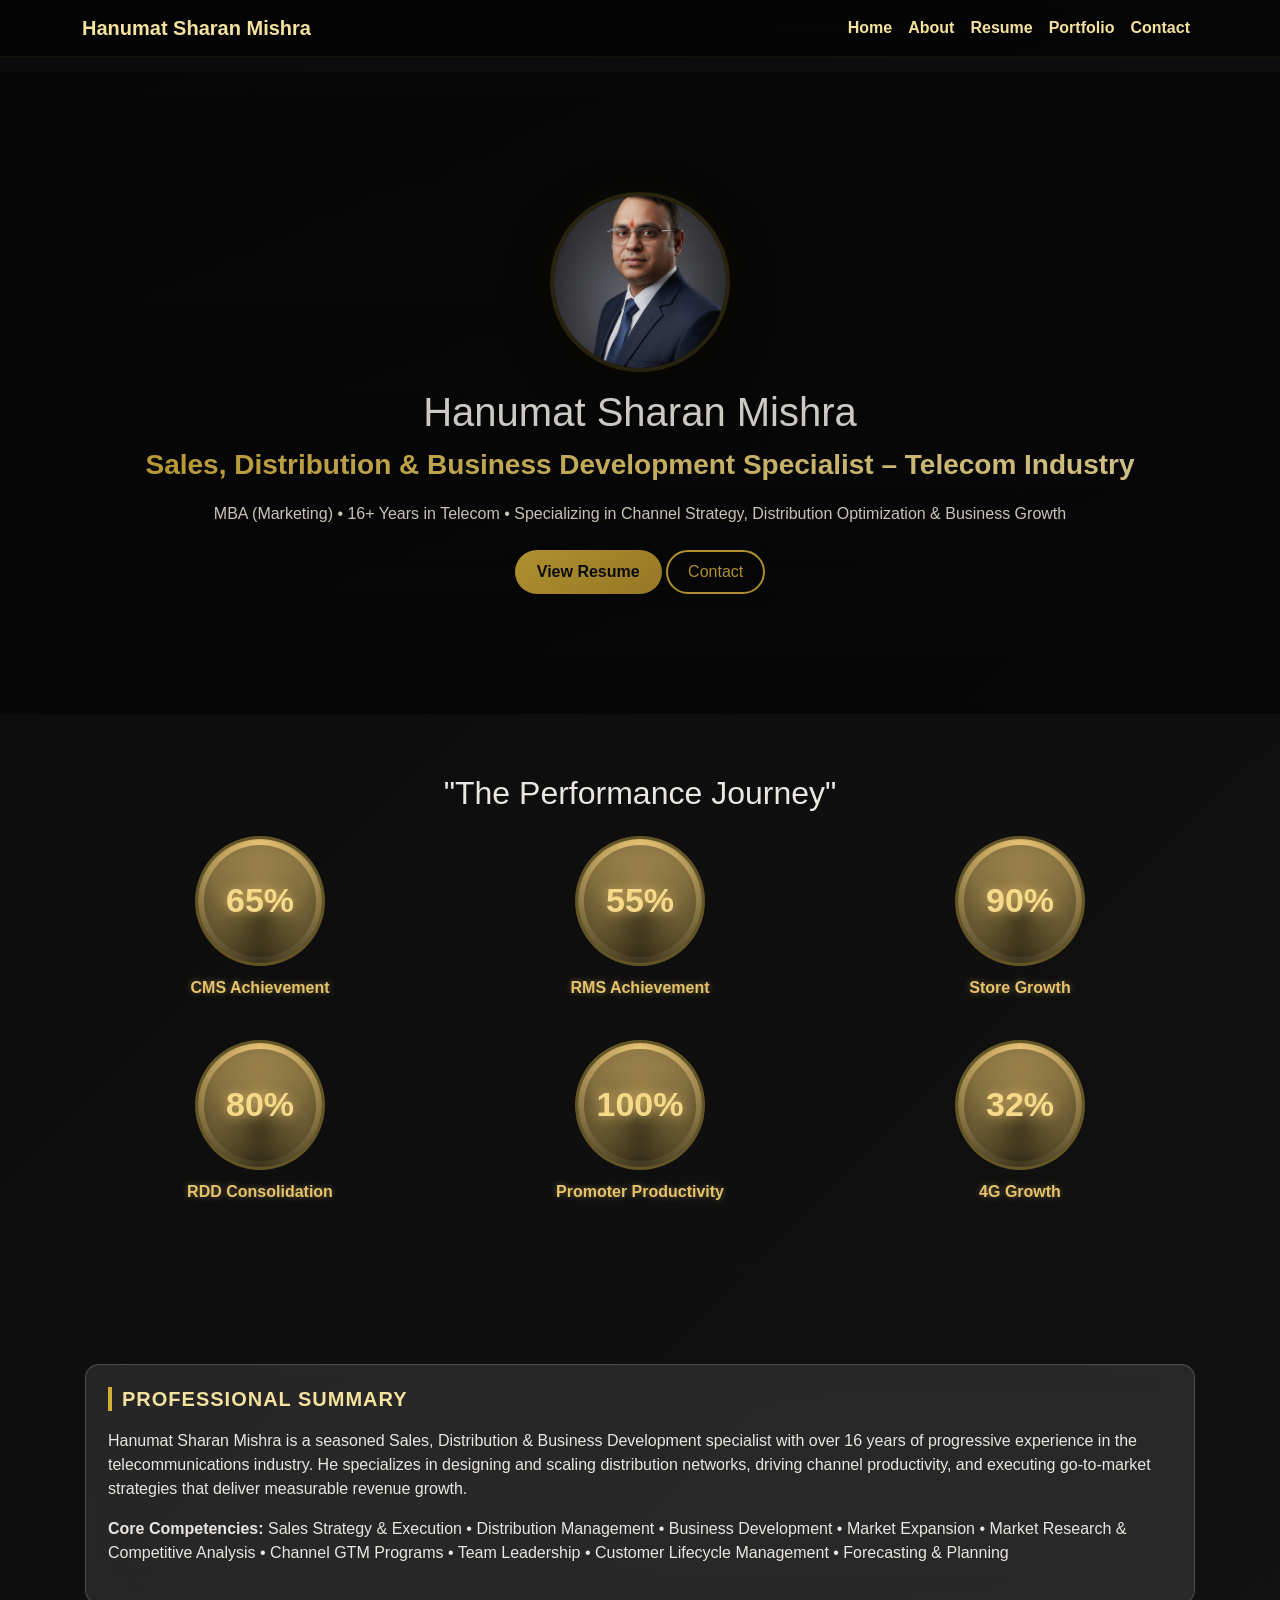
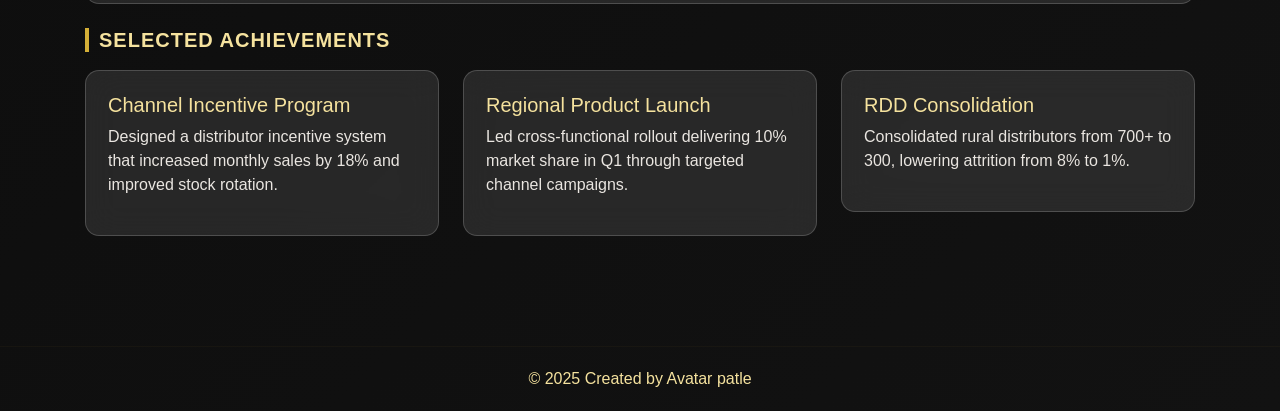
==== commit ae3075f8: "Update index.html" ====
--- a/index.html
+++ b/index.html
@@ -62,7 +62,7 @@
 
 <section class="kpi-section container text-center">
 
-    <h2 class="home-kpi-title">Performance Snapshot</h2>
+    <h2 class="home-kpi-title">"The Performance Journey"</h2>
 
     <div class="row justify-content-center mt-4">
 
